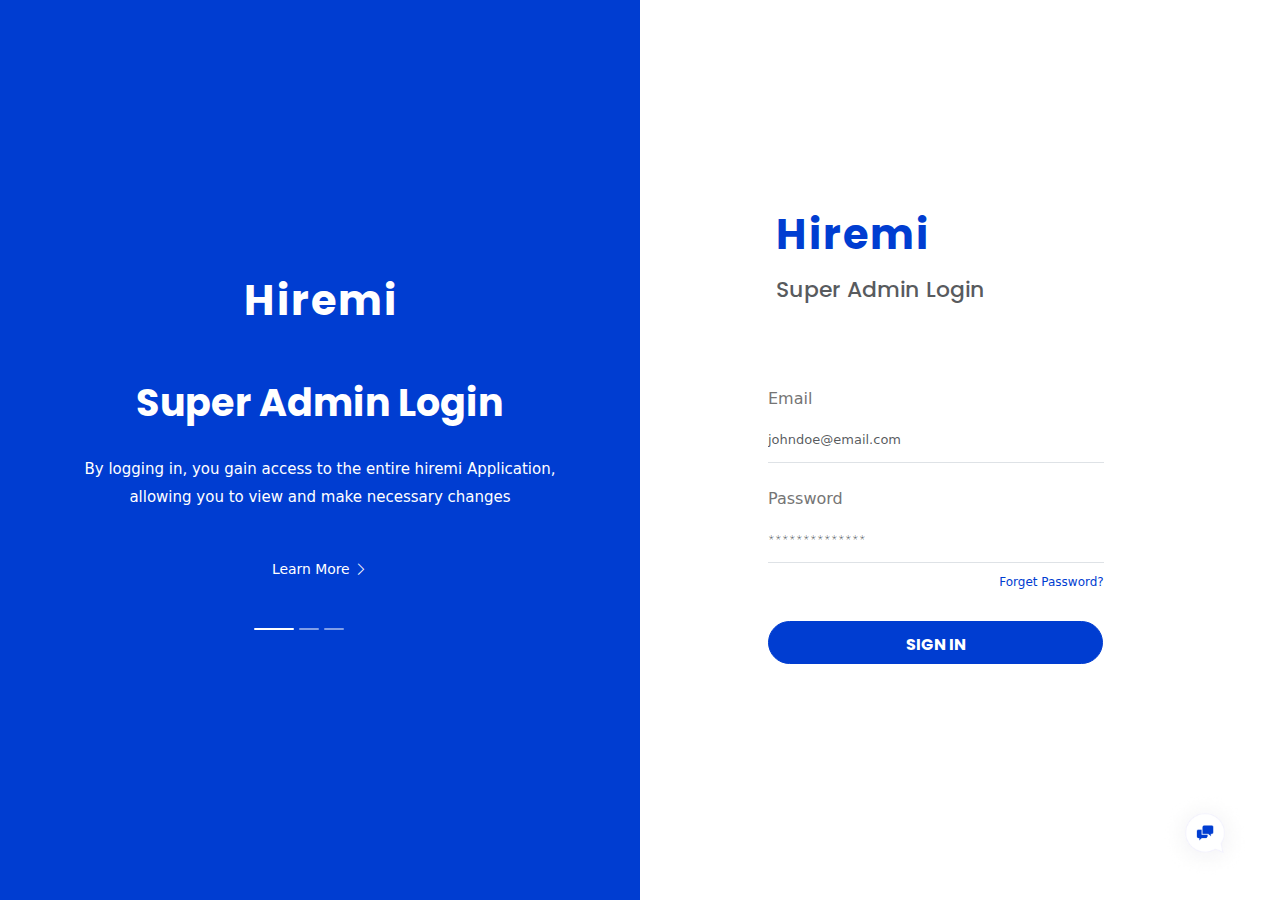
==== LoginPage/index.html @ 0c76ecd6 "LoginPage" ====
<!DOCTYPE html>
<html lang="en">
  <head>
    <meta charset="UTF-8" />
    <meta name="viewport" content="width=device-width, initial-scale=1.0" />
    <title>Hiremi - Super Admin Login</title>

    <link
      href="https://cdn.jsdelivr.net/npm/bootstrap@5.3.0/dist/css/bootstrap.min.css"
      rel="stylesheet"
    />
    <link href="style.css" rel="stylesheet" />
    <link
      href="https://fonts.googleapis.com/css2?family=Poppins:wght@700&display=swap"
      rel="stylesheet"
    />
    <link
      href="https://fonts.googleapis.com/css2?family=Zen+Kaku+Gothic+Antique&display=swap"
      rel="stylesheet"
    />
    <link
      rel="stylesheet"
      href="https://cdn.jsdelivr.net/npm/bootstrap-icons@1.11.0/font/bootstrap-icons.css"
    />
  </head>
  <body>
    <div class="container-fluid">
      <div class="row vh-100">
        <div
          class="col-lg-6 d-flex flex-column justify-content-center left-panel"
        >
          <h1 class="display-5 fw-bold mb-5 custom-heading">Hiremi</h1>
          <h2 class="h1 fw-bold mb-3 super-admin-heading">Super Admin Login</h2>
          <p class="lead mb-5 hiremi-description">
            By logging in, you gain access to the entire hiremi Application,<br />allowing
            you to view and make necessary changes
          </p>
          <a
            href="#"
            class="learn-more-link text-decoration-none fw-normal custom-learn-more mb-5"
          >
            Learn More <i class="bi bi-chevron-right"></i>
          </a>
          <div class="dots-indicator">
            <div class="dot"></div>
            <div class="dot inactive"></div>
            <div class="dot inactive"></div>
          </div>
        </div>

        <div
          class="col-lg-6 d-flex align-items-center justify-content-center p-4 p-lg-5 position-relative"
        >
          <div class="w-100" style="max-width: 28rem">
            <div class="mb-4">
              <h1 class="h2 fw-bold mb-2 right-hiremi">Hiremi</h1>
              <h2 class="h4 text-muted right-super-admin">Super Admin Login</h2>
            </div>
            <div class="container mt-5 form-container">
              <form id="loginForm">
                <div class="mb-4">
                  <label for="email" class="form-label">Email</label>
                  <input
                    type="email"
                    class="form-control"
                    id="email"
                    placeholder="johndoe@email.com"
                    required
                  />
                </div>
                <div class="mb-4">
                  <label for="password" class="form-label">Password</label>
                  <div class="password-field">
                    <input
                      type="password"
                      class="form-control"
                      id="password"
                      placeholder="**************"
                      required
                    />
                  </div>
                  <div
                    class="d-flex justify-content-between align-items-center mt-1"
                    style="position: relative; height: 30px"
                  >
                    <small
                      id="formMessage"
                      class="error-text"
                      style="display: none"
                      >Invalid Email or Password</small
                    >
                    <a
                      href="#"
                      class="forgot-password"
                      style="position: absolute; left: 230px"
                      >Forget Password?</a
                    >
                  </div>
                </div>
                <button
                  type="submit"
                  class="btn btn-primary rounded-pill submit-btn"
                >
                  SIGN IN
                </button>
              </form>
            </div>
          </div>
          <img src="icon.png" class="icon" alt="Icon" />
        </div>
      </div>
    </div>

    <script src="https://cdn.jsdelivr.net/npm/bootstrap@5.3.0/dist/js/bootstrap.bundle.min.js"></script>

    <script>
      document
        .getElementById("loginForm")
        .addEventListener("submit", function (event) {
          event.preventDefault();
          validateForm();
        });

      function validateForm() {
        const email = document.getElementById("email").value.trim();
        const password = document.getElementById("password").value.trim();
        const emailField = document.getElementById("email");
        const passwordField = document.getElementById("password");
        const formMessage = document.getElementById("formMessage");

        let isValid = true;

        emailField.classList.remove("input-error");
        passwordField.classList.remove("input-error");
        emailField.style.borderColor = "";
        passwordField.style.borderColor = "";
        formMessage.textContent = "";
        formMessage.style.display = "none";

        const emailPattern = /^[^\s@]+@[^\s@]+\.[^\s@]+$/;
        if (!emailPattern.test(email)) {
          emailField.classList.add("input-error");
          emailField.style.borderColor = "red";
          passwordField.style.borderColor = "red";
          isValid = false;
        }

        if (password.length < 6) {
          passwordField.classList.add("input-error");
          passwordField.style.borderColor = "red";
          emailField.style.borderColor = "red";
          isValid = false;
        }

        if (!isValid) {
          formMessage.textContent = "Invalid Email or Password";
          formMessage.style.display = "block";
          emailField.value = "";
          passwordField.value = "";
        } else {
          formMessage.textContent = "";
          formMessage.style.display = "none";

          window.location.href = "otp.html";
        }
      }

      document.getElementById("email").addEventListener("input", function () {
        const emailField = document.getElementById("email");
        const formMessage = document.getElementById("formMessage");
        emailField.classList.remove("input-error");
        emailField.style.borderColor = "";
        formMessage.style.display = "none";
      });

      document
        .getElementById("password")
        .addEventListener("input", function () {
          const passwordField = document.getElementById("password");
          const formMessage = document.getElementById("formMessage");
          passwordField.classList.remove("input-error");
          passwordField.style.borderColor = "";
          formMessage.style.display = "none";
        });
    </script>
  </body>
</html>
---- LoginPage/style.css ----
:root {
  --primary-blue: #003dd1;
}

body {
  min-height: 100vh;
  display: flex;
  align-items: stretch;
  margin: 0;
}

.left-panel {
  background-color: #003dd1;
  color: white;
  min-height: 100vh;
  display: flex;
  flex-direction: column;
  justify-content: center;
  align-items: center;
  text-align: center;
  padding: 40px;
}
.dots-indicator {
  display: flex;
  gap: 5px;
  justify-content: left;
  align-items: center;
  width: 132.74px;
  height: 1.99px;
  top: 262.49px;
  left: 158.09px;
  opacity: 1;
}

.dot {
  width: 40px;
  height: 1.99px;
  background-color: white;
  border-radius: 1px;
}

.dot.inactive {
  width: 20px;
  background-color: rgba(255, 255, 255, 0.5);
}

a.text-white:hover {
  text-decoration: underline;
}

.custom-heading {
  width: 153px;
  height: 62px;
  left: 168px;
  font-family: "Poppins", sans-serif;
  font-size: 41.46px;
  font-weight: 700;
  line-height: 62.19px;
  letter-spacing: 0.05em;
  text-align: left;
  text-underline-position: from-font;
  text-decoration-skip-ink: none;
}

.super-admin-heading {
  width: 448.43px;
  height: 59.66px;
  font-family: "Poppins", sans-serif;
  font-size: 38px;
  font-weight: 700;
  line-height: 46.6px;
  text-align: center;
  text-underline-position: from-font;
  text-decoration-skip-ink: none;
  margin: 0 auto;
}

.hiremi-description {
  /* width: 523px; */
  height: 56px;
  font-weight: 400;
  font-size: 15px;
  line-height: 28px;
  text-align: center;
  text-underline-position: from-font;
}

.custom-learn-more {
  align-items: center;
  justify-content: center;
  font-size: 13.92px;
  line-height: 20.88px;
  text-decoration: none;
  color: inherit;
  gap: 5px;
  height: 21px;
  font-weight: 100;
}

.right-hiremi {
  color: #003dd1;
  width: 207.62px;
  height: 62px;
  font-family: "Poppins", sans-serif;
  font-size: 41.46px;
  font-weight: 700;
  line-height: 62.19px;
  letter-spacing: 0.05em;
  margin-left: 40px;
}

.right-super-admin {
  height: 33px;
  font-family: "Poppins", sans-serif;
  font-size: 21.95px;
  font-weight: 500;
  line-height: 32.93px;
  margin-left: 40px;
  color: #000000bf;
}

.form-container {
  margin: 0 auto;
  margin-left: 0;
  background-color: #fff;
  padding: 2rem;
  border-radius: 8px;
  max-width: 400px;
  width: 100%;
}

.form-control {
  border: none;
  border-bottom: 1px solid #dee2e6;
  border-radius: 0;
  padding: 0.5rem 0;
  color: #424242;
  font-size: 13px;
  font-weight: 300;
  line-height: 28.16px;
  text-align: left;
  text-underline-position: from-font;
  text-decoration-skip-ink: none;
}

#password.form-control {
  font-family: "Zen Kaku Gothic Antique";
}

.form-control:focus {
  box-shadow: none;
  border-color: #003dd1;
}

.form-label {
  color: #757575;
  width: 68.69px;
  height: 22.53px;
  gap: 0px;
  opacity: 0px;
}

.password-field {
  position: relative;
}

.password-toggle {
  position: absolute;
  right: 0;
  top: 50%;
  transform: translateY(-50%);
  background: none;
  border: none;
  color: #212121cc;

  cursor: pointer;
  padding: 0;
}

.password-toggle:hover {
  color: #212121cc;
}

.btn-primary {
  background-color: #003dd1;
  border-color: #003dd1;
  padding: 12px;
  font-weight: 600;
}

.btn-primary:hover {
  background-color: #003dd1;
  border-color: #003dd1;
}

.error-text {
  color: #dc3545;
  font-size: 12px;
  margin-top: 0.5rem;

  top: 321px;
}

.forgot-password {
  color: #003dd1;
  text-decoration: none;
  font-size: 12px;
  line-height: 18px;
  text-align: center;
  width: 107px;
  left: 273px;
  float: right;
}

.forgot-password:hover {
  text-decoration: underline;
  color: #003dd1;
}

.eye {
  color: #bebebe;
  width: 16px;
  height: 16px;
  top: 124.12px;
  left: 364px;
}

.submit-btn {
  width: 335px;
  height: 43px;
  opacity: 1;
  gap: 10px;
  font-family: "Poppins", sans-serif;
  font-size: 16px;
  font-weight: 700;
  line-height: 22.53px;
  text-align: center;
  text-underline-position: from-font;
  text-decoration-skip-ink: none;
}
.invalid-feedback {
  color: #ff0000 !important;
  font-size: 14px;
  margin-top: -8px;
  margin-bottom: 16px;
  display: block !important;
}

.form-control.is-invalid {
  border-color: #ff0000 !important;
  background-image: none !important;
}

.submit-btn:hover {
  background-color: #003dd1;
  border-color: #0036db;
}

.input-error {
  border-color: red !important;
}

.input-valid {
  border-color: red !important;
}

.error-text {
  color: red;
  font-size: 12px;
  display: none;
}

@media screen and (max-width: 576px) {
  .left-panel {
    padding: 20px;
  }

  .dots-indicator {
    width: 80px;
  }

  .dot {
    width: 30px;
  }

  .custom-heading {
    font-size: 24px;
  }

  .super-admin-heading {
    font-size: 24px;
  }

  .hiremi-description {
    font-size: 13px;
    line-height: 20px;
  }

  .form-container {
    max-width: 100%;
    padding: 1rem;
  }

  .form-control {
    font-size: 14px;
  }

  .forgot-password {
    font-size: 11px;
  }

  .submit-btn {
    width: 100%;
  }
}

.right-panel {
  position: relative;
}

.icon {
  cursor: pointer;
  position: absolute;
  bottom: 2vh;
  right: 2vw;
  width: 8vw;
  max-width: 100px;
  min-width: 50px;
  height: auto;
  z-index: 1000;
  transition: all 0.3s ease-in-out;
}

@media (max-width: 480px) {
  .icon {
    right: 4vw;
    bottom: 4vh;
    width: 12vw;
  }
}
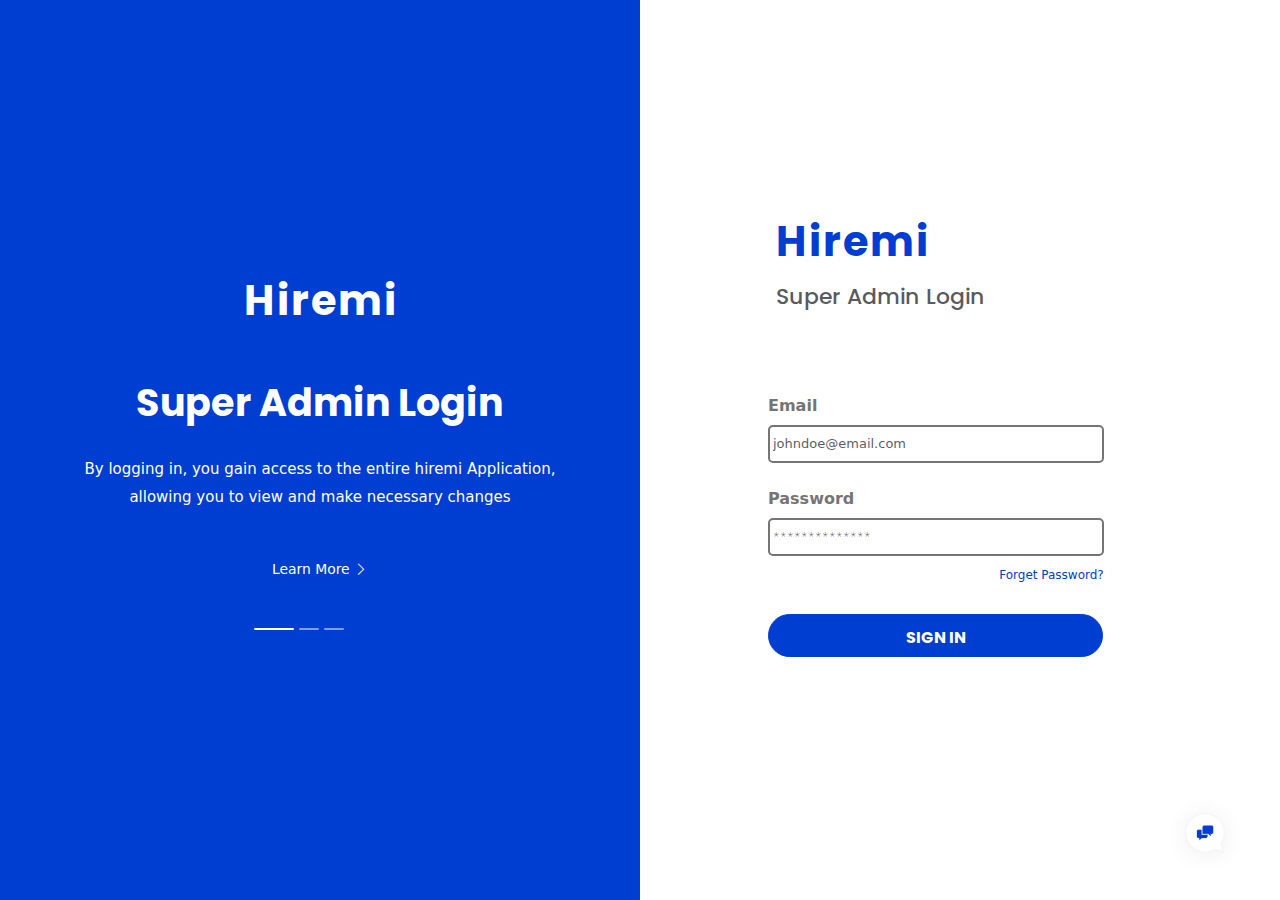
==== commit f68f7aea: "Replace LoginPage" ====
--- a/LoginPage/index.html
+++ b/LoginPage/index.html
@@ -161,7 +161,7 @@
           formMessage.textContent = "";
           formMessage.style.display = "none";
 
-          window.location.href = "otp.html";
+          window.location.href = "\OTP page\OTP.html";
         }
       }
 
--- a/LoginPage/style.css
+++ b/LoginPage/style.css
@@ -133,7 +133,7 @@
   border: none;
   border-bottom: 1px solid #dee2e6;
   border-radius: 0;
-  padding: 0.5rem 0;
+  padding: 3px;
   color: #424242;
   font-size: 13px;
   font-weight: 300;
@@ -141,6 +141,8 @@
   text-align: left;
   text-underline-position: from-font;
   text-decoration-skip-ink: none;
+  border: 2px solid #757575;
+  border-radius: 5px;
 }
 
 #password.form-control {
@@ -158,6 +160,7 @@
   height: 22.53px;
   gap: 0px;
   opacity: 0px;
+  font-weight: bold;
 }
 
 .password-field {
